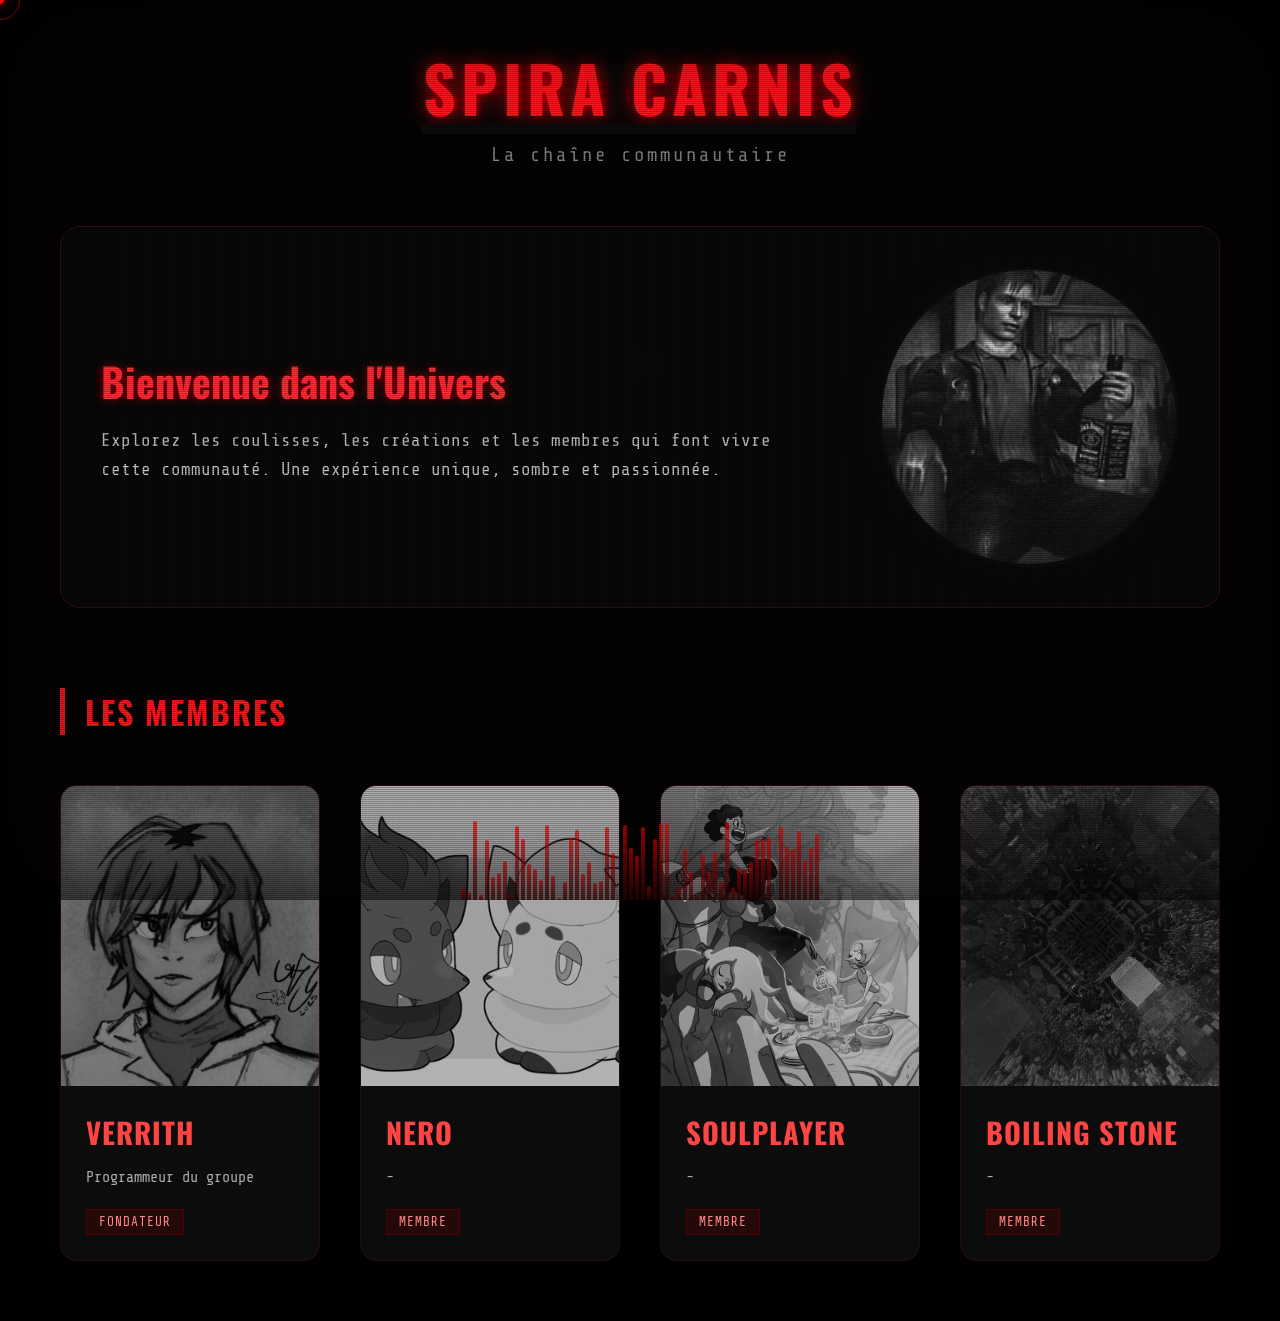
==== index.html @ 1da2e102 "test" ====
<!DOCTYPE html>
<html lang="fr">
<head>
    <meta charset="UTF-8">
    <meta name="viewport" content="width=device-width, initial-scale=1.0">
    <title>Spira Carnis</title>
    <link href="https://fonts.googleapis.com/css2?family=Oswald:wght@300;500;700&family=Share+Tech+Mono&display=swap" rel="stylesheet">
    <link rel="stylesheet" href="css/style.css">
</head>
<body>

    <!-- Canvas pour le fond fluide -->
    <canvas id="fluid-canvas"></canvas>
    
    <!-- Overlay Scanlines -->
    <div class="overlay"></div>

    <!-- Curseurs -->
    <div class="cursor-dot"></div>
    <div class="cursor-circle"></div>

    <!-- Visualizer -->
    <div class="visualizer" id="visualizer"></div>

    <div class="container">
        <header>
            <h1 class="glitch" data-text="SPIRA CARNIS">SPIRA CARNIS</h1>
            <div class="subtitle">La chaîne communautaire</div>
        </header>

        <a href="https://www.youtube.com/@Spira_Carnis"></a>
        <div class="hero-card" id="hero">
            <div class="hero-text">
                <h2>Bienvenue dans l'Univers</h2>
                <p>Explorez les coulisses, les créations et les membres qui font vivre cette communauté. Une expérience unique, sombre et passionnée.</p>
            </div>
            <img src="images/Spira Carnis.png" alt="Spira Carnis" class="hero-img">
        </div>

        <h2 class="section-title">Les Membres</h2>

        <div class="cards-grid">
            <!-- Verrith -->
            <a href="html/Verrith.html" class="member-card" data-text="VERRITH">
                <div class="card-img-container">
                    <img src="images/Cheryl_Mason.png" alt="Verrith" class="card-img">
                </div>
                <div class="card-content">
                    <h3 class="text-animate">Verrith</h3>
                    <p class="text-animate">Programmeur du groupe</p>
                    <span class="role-tag">Fondateur</span>
                </div>
            </a>

            <!-- Nero -->
            <a href="html/Nero.html" class="member-card" data-text="NERO">
                <div class="card-img-container">
                    <img src="images/Nero.jpg" alt="Nero" class="card-img">
                </div>
                <div class="card-content">
                    <h3 class="text-animate">Nero</h3>
                    <p class="text-animate">-</p>
                    <span class="role-tag">Membre</span>
                </div>
            </a>

            <!-- Soulplayer -->
            <a href="html/Soulplayer.html" class="member-card" data-text="SOULPLAYER">
                <div class="card-img-container">
                    <img src="images/Soulplayer.webp" alt="Soulplayer" class="card-img">
                </div>
                <div class="card-content">
                    <h3 class="text-animate">Soulplayer</h3>
                    <p class="text-animate">-</p>
                    <span class="role-tag">Membre</span>
                </div>
            </a>

            <!-- Boiling Stone -->
            <a href="html/Boiled_Stone.html" class="member-card" data-text="BOILING STONE">
                <div class="card-img-container">
                    <img src="images/Boiling Stone.png" alt="Boiling Stone" class="card-img">
                </div>
                <div class="card-content">
                    <h3 class="text-animate">Boiling Stone</h3>
                    <p class="text-animate">-</p>
                    <span class="role-tag">Membre</span>
                </div>
            </a>
        </div>
    </div>

    <script src="javascript/script.js"></script>
</body>
</html>
---- css/style.css ----
/* ==========================================
           BASE & RESET
           ========================================== */
        * { box-sizing: border-box; margin: 0; padding: 0; cursor: none; /* On cache la souris par défaut */ }
        
        body {
            background-color: #000;
            font-family: 'Share Tech Mono', monospace;
            color: #e0e0e0;
            overflow-x: hidden;
            height: 100vh;
            width: 100vw;
            position: relative;
        }

        /* ==========================================
           FOND FLUIDE SANGUIN (CANVAS)
           ========================================== */
        #fluid-canvas {
            position: fixed;
            top: 0;
            left: 0;
            width: 100%;
            height: 100%;
            z-index: 0;
            opacity: 0.4;
            filter: blur(8px) contrast(1.5);
            pointer-events: none;
        }

        /* ==========================================
           SCANLINES & NOISE
           ========================================== */
        .overlay {
            position: fixed;
            top: 0; left: 0; width: 100%; height: 100%;
            z-index: 999;
            pointer-events: none;
            background: 
                linear-gradient(rgba(18, 16, 16, 0) 50%, rgba(0, 0, 0, 0.25) 50%),
                linear-gradient(90deg, rgba(255, 0, 0, 0.06), rgba(0, 255, 0, 0.02), rgba(0, 0, 255, 0.06));
            background-size: 100% 2px, 3px 100%;
            box-shadow: inset 0 0 100px rgba(0,0,0,0.9);
        }

        /* ==========================================
           CURSOR PERSONNALISÉ
           ========================================== */
        .cursor-dot, .cursor-circle {
            position: fixed;
            top: 0; left: 0;
            transform: translate(-50%, -50%);
            border-radius: 50%;
            pointer-events: none;
            z-index: 10000;
            mix-blend-mode: difference;
        }
        .cursor-dot {
            width: 8px; height: 8px;
            background: #ff0000;
            box-shadow: 0 0 10px #ff0000;
        }
        .cursor-circle {
            width: 40px; height: 40px;
            border: 1px solid rgba(255, 0, 0, 0.5);
            transition: width 0.2s, height 0.2s, background-color 0.2s;
        }
        .cursor-active .cursor-circle {
            width: 70px; height: 70px;
            background: rgba(255, 0, 0, 0.1);
            border-color: #ff0000;
            box-shadow: 0 0 20px #ff0000;
        }

        /* Particules de traînée */
        .particle {
            position: fixed;
            width: 4px; height: 4px;
            background: #ff0000;
            border-radius: 50%;
            pointer-events: none;
            z-index: 9999;
            animation: fadeOut 1s forwards;
        }
        @keyframes fadeOut {
            to { opacity: 0; transform: scale(0); }
        }

        /* ==========================================
           CONTENU PRINCIPAL
           ========================================== */
        .container {
            position: relative;
            z-index: 10;
            max-width: 1200px;
            margin: 0 auto;
            padding: 40px 20px;
            perspective: 1000px;
        }

        header {
            text-align: center;
            margin-bottom: 60px;
            transform-style: preserve-3d;
        }

        h1 {
            font-family: 'Oswald', sans-serif;
            font-size: 4rem;
            color: #ff1a1a;
            text-transform: uppercase;
            letter-spacing: 5px;
            text-shadow: 0 0 20px rgba(255, 0, 0, 0.8);
            position: relative;
            display: inline-block;
        }

        h1::before {
            content: 'SPIRA CARNIS';
            position: absolute;
            left: 2px; top: 2px;
            color: #990000;
            opacity: 0.5;
            z-index: -1;
            filter: blur(2px);
        }

        .subtitle {
            color: #888;
            font-size: 1.2rem;
            margin-top: 10px;
            letter-spacing: 3px;
        }

        /* ==========================================
           HERO CARD (PARALLAXE 3D)
           ========================================== */
        .hero-card {
            background: rgba(10, 10, 10, 0.6);
            backdrop-filter: blur(10px);
            border: 1px solid #331111;
            border-radius: 20px;
            padding: 40px;
            display: flex;
            align-items: center;
            justify-content: space-between;
            gap: 50px;
            margin-bottom: 80px;
            box-shadow: 0 20px 50px rgba(0,0,0,0.8);
            transform-style: preserve-3d;
            transition: transform 0.1s ease-out;
            position: relative;
            overflow: hidden;
        }

        .hero-card::after {
            content: '';
            position: absolute;
            top: -50%; left: -50%;
            width: 200%; height: 200%;
            background: radial-gradient(circle, rgba(255,0,0,0.1) 0%, transparent 60%);
            opacity: 0;
            transition: opacity 0.5s;
            pointer-events: none;
        }
        .hero-card:hover::after { opacity: 1; }

        .hero-text {
            flex: 1;
            transform: translateZ(20px);
        }
        .hero-text h2 {
            font-family: 'Oswald', sans-serif;
            font-size: 2.5rem;
            color: #ff3333;
            margin-bottom: 15px;
            text-shadow: 0 0 10px rgba(255,0,0,0.5);
        }
        .hero-text p {
            font-size: 1.1rem;
            line-height: 1.6;
            color: #ccc;
            text-shadow: 0 1px 2px rgba(0,0,0,0.8);
        }

        .hero-img {
            width: 300px; height: 300px;
            border-radius: 50%;
            border: 3px solid #8b0000;
            box-shadow: 0 0 30px rgba(139, 0, 0, 0.6);
            object-fit: cover;
            transform: translateZ(50px);
            transition: transform 0.5s;
            filter: grayscale(100%) contrast(1.2);
        }
        .hero-card:hover .hero-img {
            transform: translateZ(70px) scale(1.1);
            filter: grayscale(0%) contrast(1.2);
        }

        /* ==========================================
           GRID DES MEMBRES
           ========================================== */
        .section-title {
            font-family: 'Oswald', sans-serif;
            font-size: 2rem;
            color: #ff1a1a;
            margin-bottom: 30px;
            border-left: 5px solid #ff1a1a;
            padding-left: 20px;
            text-transform: uppercase;
            letter-spacing: 2px;
        }

        .cards-grid {
            display: grid;
            grid-template-columns: repeat(4, 1fr);
            gap: 40px;
            padding: 20px 0;
        }

        .member-card {
            background: rgba(15, 15, 15, 0.8);
            border: 1px solid #2a0a0a;
            border-radius: 16px;
            overflow: hidden;
            position: relative;
            transition: transform 0.4s, box-shadow 0.4s;
            transform-style: preserve-3d;
            opacity: 0; /* Caché au départ */
            transform: translateY(50px);
        }

        .member-card.visible {
            opacity: 1;
            transform: translateY(0);
        }

        .member-card:hover {
            transform: translateY(-10px) scale(1.02);
            box-shadow: 0 20px 40px rgba(255, 0, 0, 0.2);
            border-color: #ff0000;
        }

        .card-img-container {
            width: 100%;
            height: 300px;
            overflow: hidden;
            position: relative;
        }

        .card-img {
            width: 100%; height: 100%;
            object-fit: cover;
            transition: transform 0.6s, filter 0.6s;
            filter: grayscale(100%) brightness(0.7);
        }
        
        .member-card:hover .card-img {
            transform: scale(1.1);
            filter: grayscale(0%) brightness(1);
        }

        .card-content {
            padding: 25px;
            transform: translateZ(30px);
        }

        .card-content h3 {
            font-family: 'Oswald', sans-serif;
            font-size: 1.8rem;
            color: #ff4444;
            margin-bottom: 10px;
            text-transform: uppercase;
            letter-spacing: 1px;
        }

        .card-content p {
            font-size: 0.95rem;
            color: #aaa;
            line-height: 1.5;
        }

        .role-tag {
            display: inline-block;
            margin-top: 15px;
            padding: 5px 12px;
            background: rgba(139, 0, 0, 0.2);
            border: 1px solid #500000;
            color: #ff8888;
            font-size: 0.8rem;
            text-transform: uppercase;
            letter-spacing: 1px;
            transition: background 0.3s;
        }
        .member-card:hover .role-tag {
            background: rgba(139, 0, 0, 0.5);
            color: #fff;
        }

        /* ==========================================
           VISUALIZER BAS DE PAGE
           ========================================== */
        .visualizer {
            position: fixed;
            bottom: 0; left: 0;
            width: 100%; height: 80px;
            display: flex;
            align-items: flex-end;
            justify-content: center;
            gap: 2px;
            z-index: 998;
            pointer-events: none;
            opacity: 0.7;
        }
        .bar {
            width: 4px;
            background: linear-gradient(to top, #500000, #ff0000);
            border-radius: 2px 2px 0 0;
            transition: height 0.1s;
        }

        /* ==========================================
           ANIMATIONS DE TEXTE (DATA STREAM)
           ========================================== */
        .text-animate {
            overflow: hidden;
            display: inline-block;
            min-width: 100%;
            white-space: pre-wrap; /* 🔥 IMPORTANT */
        }

        /* ==========================================
           GLITCH EFFECT
           ========================================== */
        .glitch {
            position: relative;
        }
        .glitch::before, .glitch::after {
            content: attr(data-text);
            position: absolute;
            top: 0; left: 0;
            width: 100%; height: 100%;
            background: #0a0a0a;
        }
        .glitch::before {
            left: 2px;
            text-shadow: -1px 0 #00ffff;
            clip: rect(24px, 550px, 90px, 0);
            animation: glitch-anim-1 2.5s infinite linear alternate-reverse;
        }
        .glitch::after {
            left: -2px;
            text-shadow: -1px 0 #ff0000;
            clip: rect(85px, 550px, 140px, 0);
            animation: glitch-anim-2 3s infinite linear alternate-reverse;
        }

        @keyframes glitch-anim-1 {
            0% { clip: rect(20px, 9999px, 10px, 0); }
            20% { clip: rect(60px, 9999px, 80px, 0); }
            40% { clip: rect(30px, 9999px, 50px, 0); }
            60% { clip: rect(90px, 9999px, 10px, 0); }
            80% { clip: rect(10px, 9999px, 70px, 0); }
            100% { clip: rect(50px, 9999px, 30px, 0); }
        }
        @keyframes glitch-anim-2 {
            0% { clip: rect(80px, 9999px, 20px, 0); }
            20% { clip: rect(10px, 9999px, 60px, 0); }
            40% { clip: rect(50px, 9999px, 90px, 0); }
            60% { clip: rect(20px, 9999px, 30px, 0); }
            80% { clip: rect(70px, 9999px, 10px, 0); }
            100% { clip: rect(30px, 9999px, 80px, 0); }
        }

        /* ==========================================
           VIBRATION AU CLIC
           ========================================== */
        @keyframes shake {
            0% { transform: translate(1px, 1px) rotate(0deg); }
            10% { transform: translate(-1px, -2px) rotate(-1deg); }
            20% { transform: translate(-3px, 0px) rotate(1deg); }
            30% { transform: translate(3px, 2px) rotate(0deg); }
            40% { transform: translate(1px, -1px) rotate(1deg); }
            50% { transform: translate(-1px, 2px) rotate(-1deg); }
            60% { transform: translate(-3px, 1px) rotate(0deg); }
            70% { transform: translate(3px, 1px) rotate(-1deg); }
            80% { transform: translate(-1px, -1px) rotate(1deg); }
            90% { transform: translate(1px, 2px) rotate(0deg); }
            100% { transform: translate(1px, -2px) rotate(-1deg); }
        }
        .shake-effect {
            animation: shake 0.5s;
        }

        @media (max-width: 1024px) {
            .cards-grid {
                grid-template-columns: repeat(2, 1fr);
            }
        }

        @media (max-width: 600px) {
            .cards-grid {
                grid-template-columns: 1fr;
            }
        }
        /* Responsive */
        @media (max-width: 768px) {
            .hero-card { flex-direction: column-reverse; text-align: center; padding: 30px 20px; }
            .hero-img { width: 200px; height: 200px; margin-bottom: 20px; }
            h1 { font-size: 2.5rem; }
            .cursor-dot, .cursor-circle { display: none; } /* Pas de curseur custom sur mobile */
            * { cursor: auto; }
        }
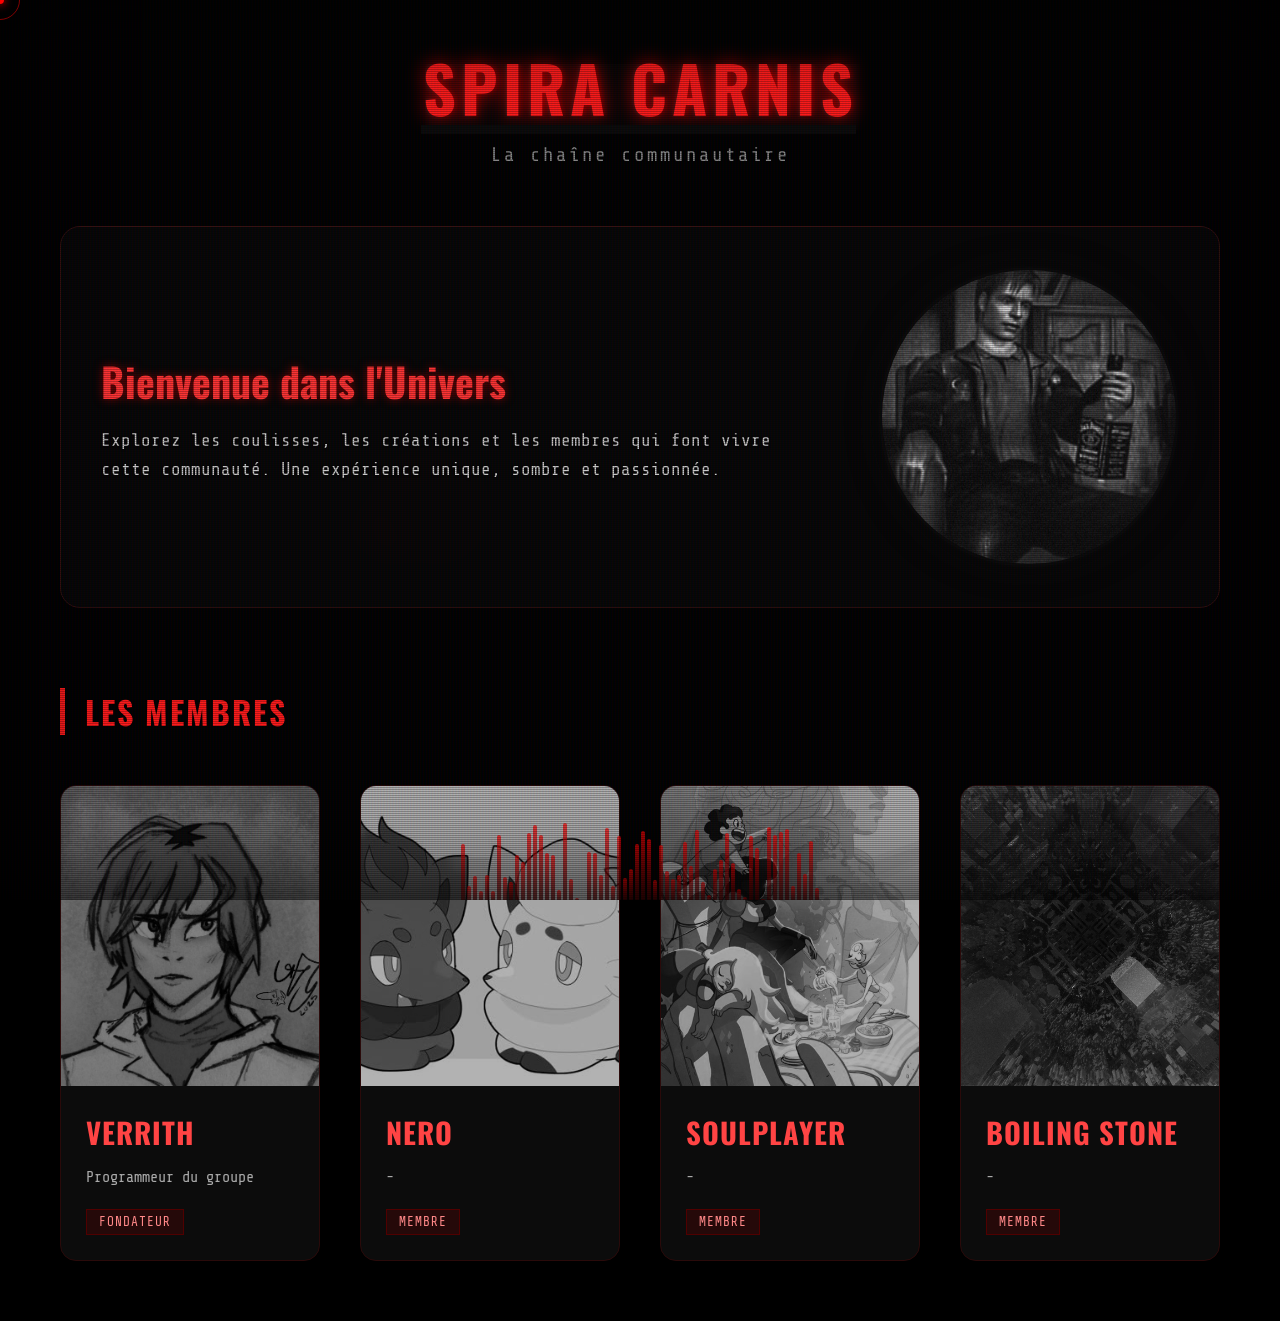
==== commit 1a1a12fe: "petite modif de rien  du tout" ====
--- a/index.html
+++ b/index.html
@@ -28,7 +28,7 @@
             <div class="subtitle">La chaîne communautaire</div>
         </header>
 
-        <a href="https://www.youtube.com/@Spira_Carnis"></a>
+        <a href="https://www.youtube.com/@Spira_Carnis" style="text-decoration: none;">
         <div class="hero-card" id="hero">
             <div class="hero-text">
                 <h2>Bienvenue dans l'Univers</h2>
@@ -36,6 +36,7 @@
             </div>
             <img src="images/Spira Carnis.png" alt="Spira Carnis" class="hero-img">
         </div>
+        </a>
 
         <h2 class="section-title">Les Membres</h2>
 
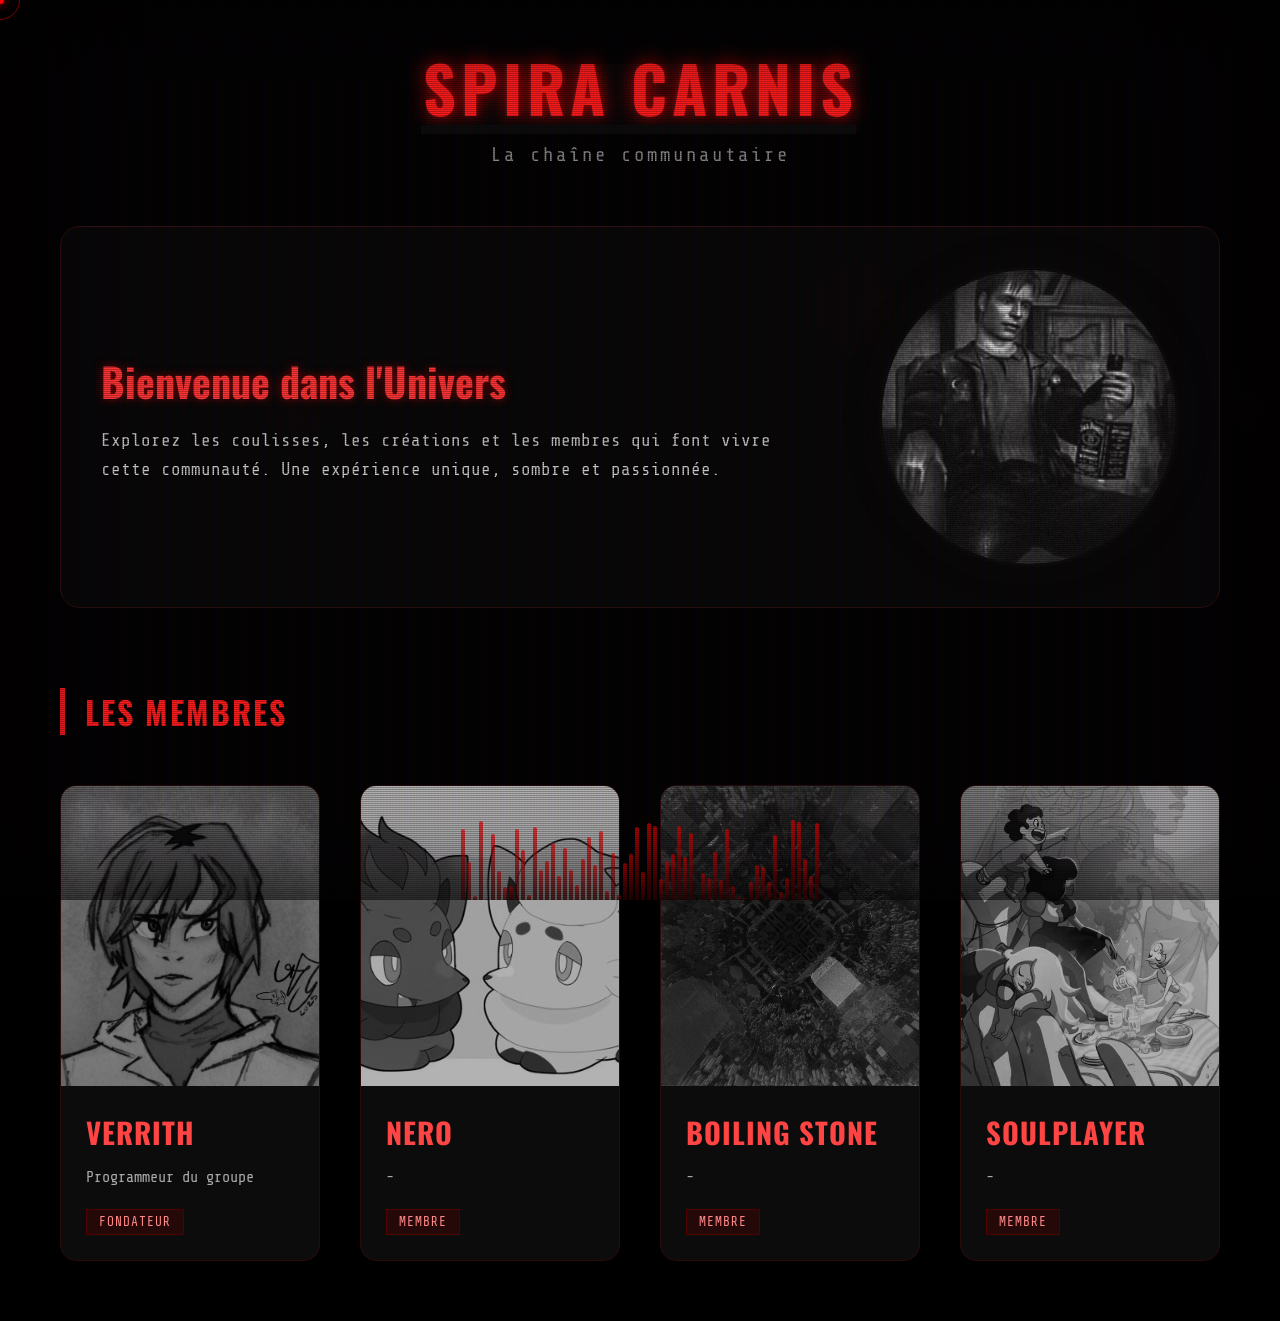
==== commit 6d9520f6: "sex update" ====
--- a/index.html
+++ b/index.html
@@ -65,6 +65,18 @@
                 </div>
             </a>
 
+            <!-- Boiling Stone -->
+            <a href="html/Boiled_Stone.html" class="member-card" data-text="BOILING STONE">
+                <div class="card-img-container">
+                    <img src="images/Boiling Stone.png" alt="Boiling Stone" class="card-img">
+                </div>
+                <div class="card-content">
+                    <h3 class="text-animate">Boiling Stone</h3>
+                    <p class="text-animate">-</p>
+                    <span class="role-tag">Membre</span>
+                </div>
+            </a>
+
             <!-- Soulplayer -->
             <a href="html/Soulplayer.html" class="member-card" data-text="SOULPLAYER">
                 <div class="card-img-container">
@@ -76,18 +88,6 @@
                     <span class="role-tag">Membre</span>
                 </div>
             </a>
-
-            <!-- Boiling Stone -->
-            <a href="html/Boiled_Stone.html" class="member-card" data-text="BOILING STONE">
-                <div class="card-img-container">
-                    <img src="images/Boiling Stone.png" alt="Boiling Stone" class="card-img">
-                </div>
-                <div class="card-content">
-                    <h3 class="text-animate">Boiling Stone</h3>
-                    <p class="text-animate">-</p>
-                    <span class="role-tag">Membre</span>
-                </div>
-            </a>
         </div>
     </div>
 
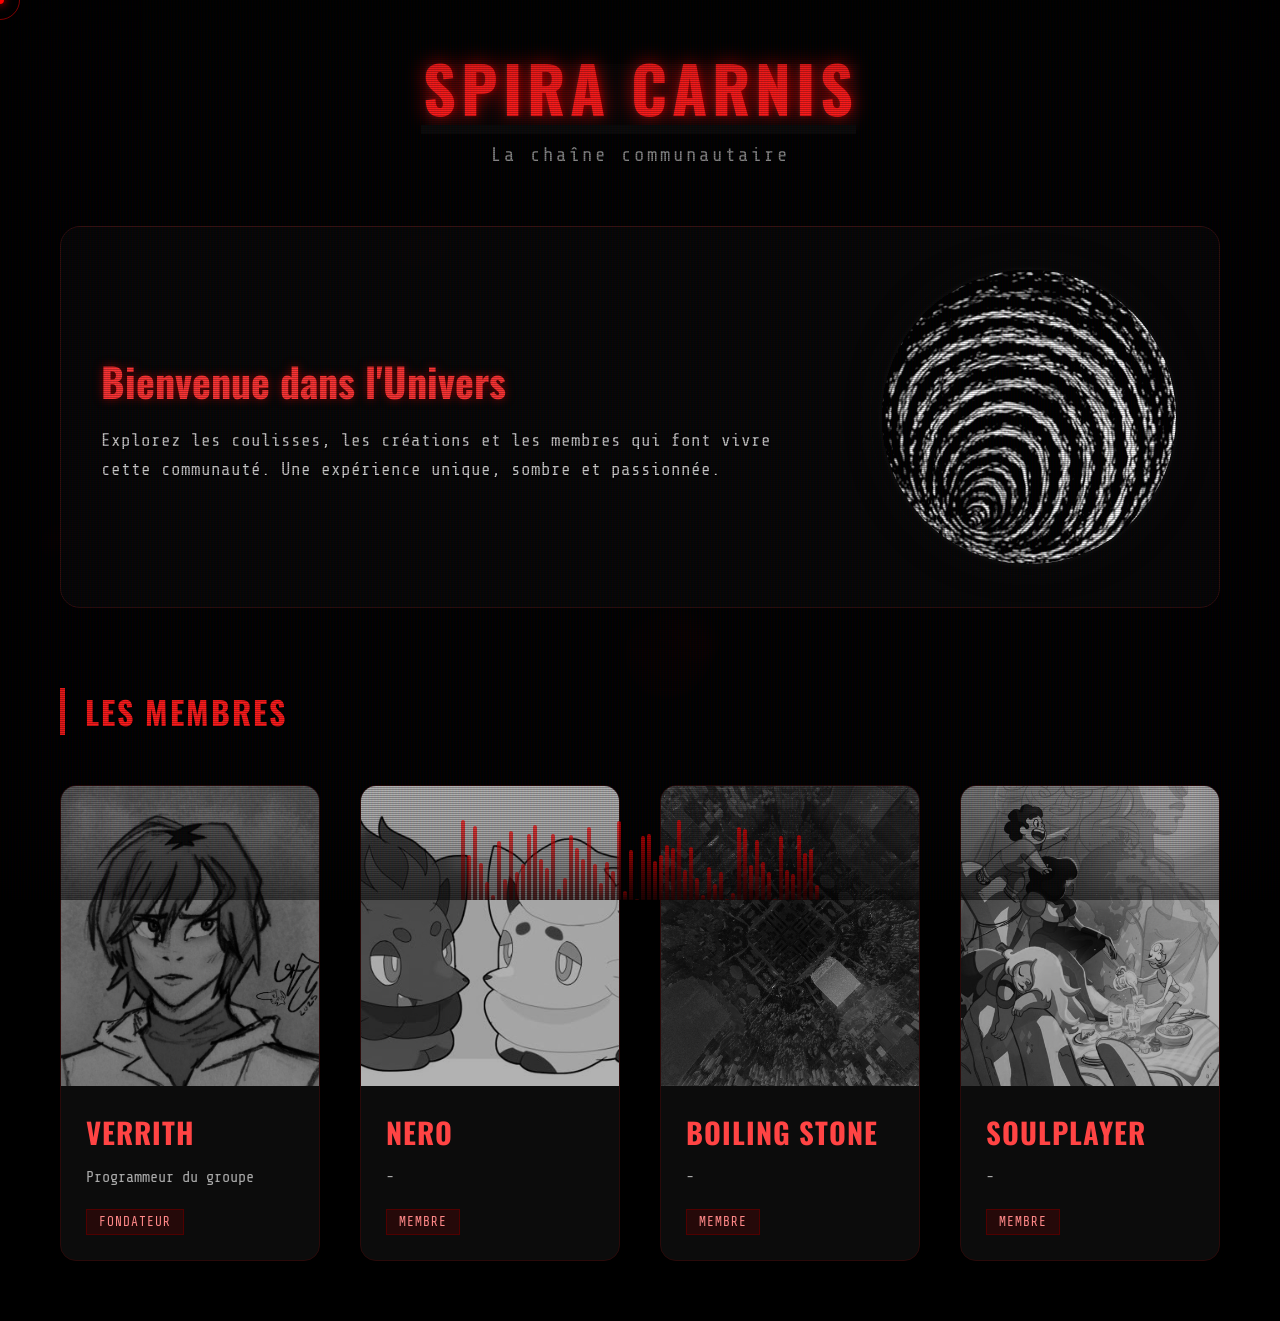
==== commit 15233f3c: "bjhfbuwhb" ====
--- a/index.html
+++ b/index.html
@@ -34,7 +34,7 @@
                 <h2>Bienvenue dans l'Univers</h2>
                 <p>Explorez les coulisses, les créations et les membres qui font vivre cette communauté. Une expérience unique, sombre et passionnée.</p>
             </div>
-            <img src="images/Spira Carnis.png" alt="Spira Carnis" class="hero-img">
+            <img src="images/Spira Carnis.jpg" alt="Spira Carnis" class="hero-img">
         </div>
         </a>
 
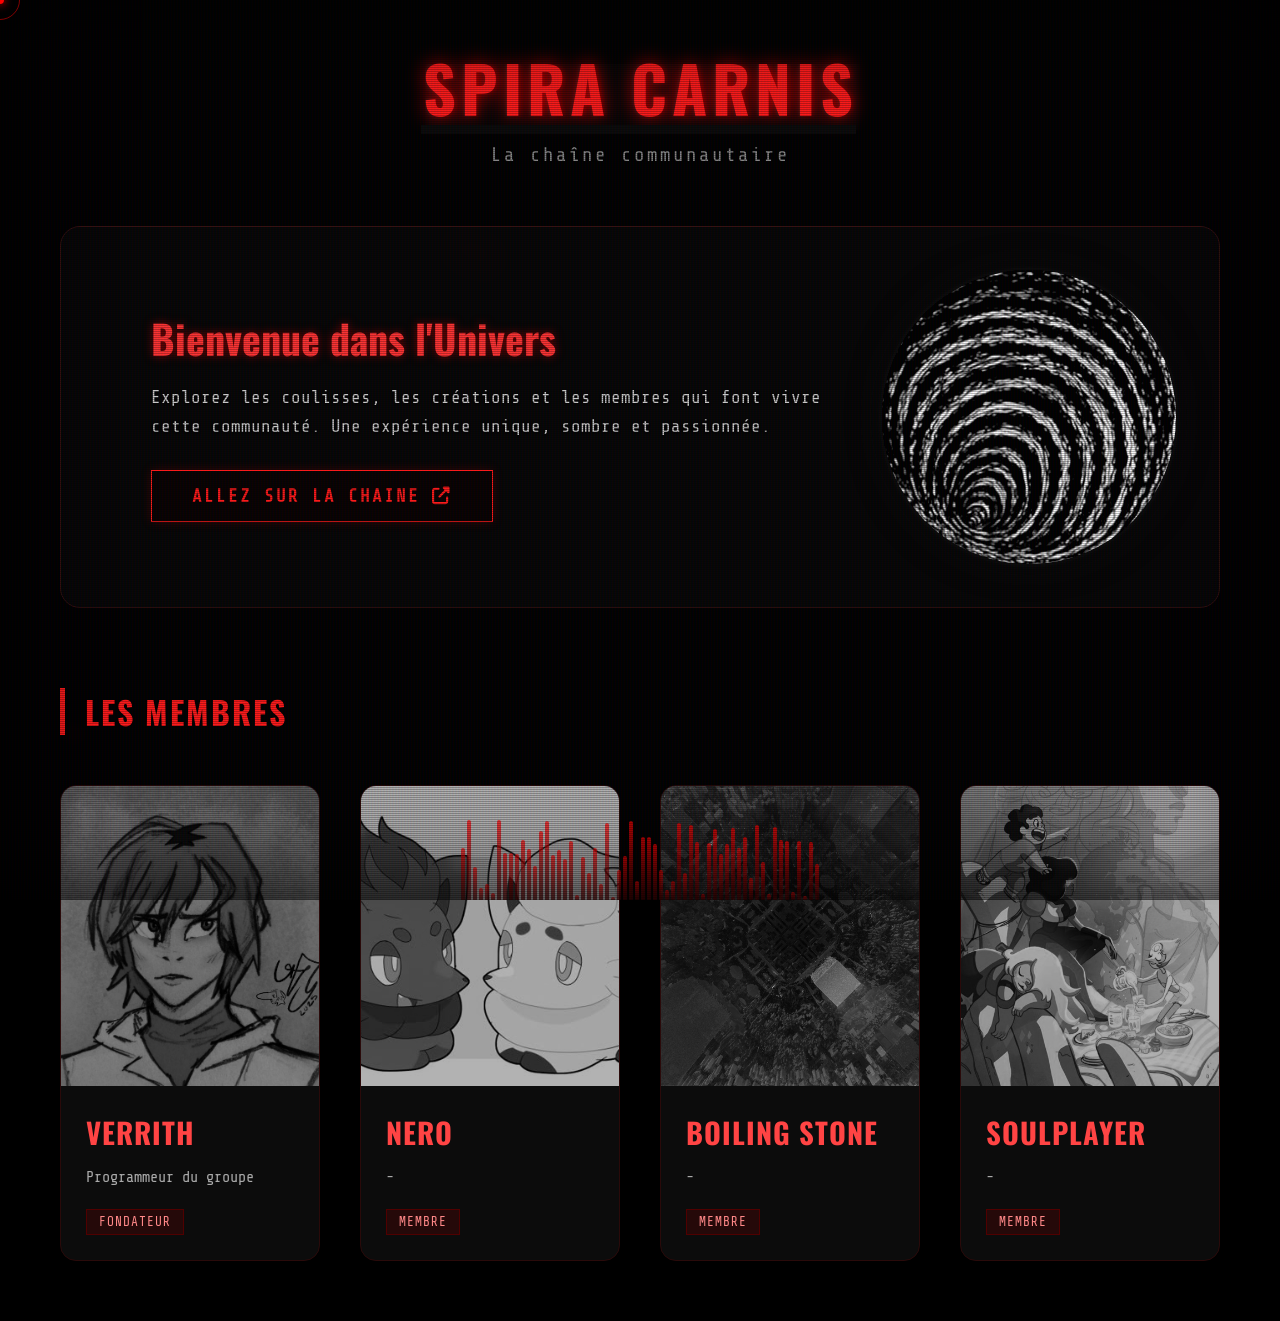
==== commit c9b3d806: "sex update 2" ====
--- a/index.html
+++ b/index.html
@@ -5,6 +5,7 @@
     <meta name="viewport" content="width=device-width, initial-scale=1.0">
     <title>Spira Carnis</title>
     <link href="https://fonts.googleapis.com/css2?family=Oswald:wght@300;500;700&family=Share+Tech+Mono&display=swap" rel="stylesheet">
+    <link rel="stylesheet" href="https://cdnjs.cloudflare.com/ajax/libs/font-awesome/6.4.0/css/all.min.css">
     <link rel="stylesheet" href="css/style.css">
 </head>
 <body>
@@ -33,6 +34,7 @@
             <div class="hero-text">
                 <h2>Bienvenue dans l'Univers</h2>
                 <p>Explorez les coulisses, les créations et les membres qui font vivre cette communauté. Une expérience unique, sombre et passionnée.</p>
+                <a href="https://www.youtube.com/@Spira_Carnis" class="cyber-btn">allez sur la chaine <i class="fa-solid fa-up-right-from-square"></i></a>
             </div>
             <img src="images/Spira Carnis.jpg" alt="Spira Carnis" class="hero-img">
         </div>
--- a/css/style.css
+++ b/css/style.css
@@ -412,4 +412,83 @@
             h1 { font-size: 2.5rem; }
             .cursor-dot, .cursor-circle { display: none; } /* Pas de curseur custom sur mobile */
             * { cursor: auto; }
+        }
+
+
+        /* ==========================================
+           BOUTON CYBER-SANGUIN
+           ========================================== */
+        .cyber-btn {
+            position: relative;
+            display: inline-block;
+            padding: 15px 40px;
+            margin-top: 30px;
+            font-family: 'Share Tech Mono', monospace;
+            font-size: 1.1rem;
+            font-weight: bold;
+            text-transform: uppercase;
+            letter-spacing: 2px;
+            color: #ff1a1a;
+            background: rgba(10, 0, 0, 0.6);
+            border: 1px solid #ff1a1a;
+            cursor: none; /* Garde le curseur custom */
+            text-decoration: none;
+            transition: all 0.3s ease;
+            overflow: hidden;
+            z-index: 1;
+            /* Ombre portée rouge subtile */
+            box-shadow: 0 0 10px rgba(255, 0, 0, 0.2);
+        }
+
+        /* Effet de remplissage au survol */
+        .cyber-btn::before {
+            content: '';
+            position: absolute;
+            top: 0; left: -100%;
+            width: 100%; height: 100%;
+            background: linear-gradient(90deg, transparent, rgba(255, 0, 0, 0.4), transparent);
+            transition: 0.5s;
+            z-index: -1;
+        }
+
+        .cyber-btn:hover::before {
+            left: 100%;
+        }
+
+        .cyber-btn:hover {
+            background: rgba(255, 0, 0, 0.1);
+            box-shadow: 0 0 20px rgba(255, 0, 0, 0.6), inset 0 0 10px rgba(255, 0, 0, 0.4);
+            text-shadow: 0 0 8px #ff0000;
+            border-color: #ff4444;
+        }
+
+        /* Effet Glitch sur le texte au survol */
+        .cyber-btn:hover span {
+            animation: glitch-text 0.3s cubic-bezier(.25, .46, .45, .94) both infinite;
+            color: #fff;
+        }
+
+        @keyframes glitch-text {
+            0% { transform: translate(0) }
+            20% { transform: translate(-2px, 2px) }
+            40% { transform: translate(-2px, -2px) }
+            60% { transform: translate(2px, 2px) }
+            80% { transform: translate(2px, -2px) }
+            100% { transform: translate(0) }
+        }
+
+        /* Coins décoratifs (optionnel, pour effet tech) */
+        .cyber-btn::after {
+            content: '';
+            position: absolute;
+            top: -2px; left: -2px;
+            width: 10px; height: 10px;
+            border-top: 2px solid #ff1a1a;
+            border-left: 2px solid #ff1a1a;
+            transition: all 0.3s;
+        }
+        .cyber-btn:hover::after {
+            width: 100%;
+            height: 100%;
+            opacity: 0.5;
         }
